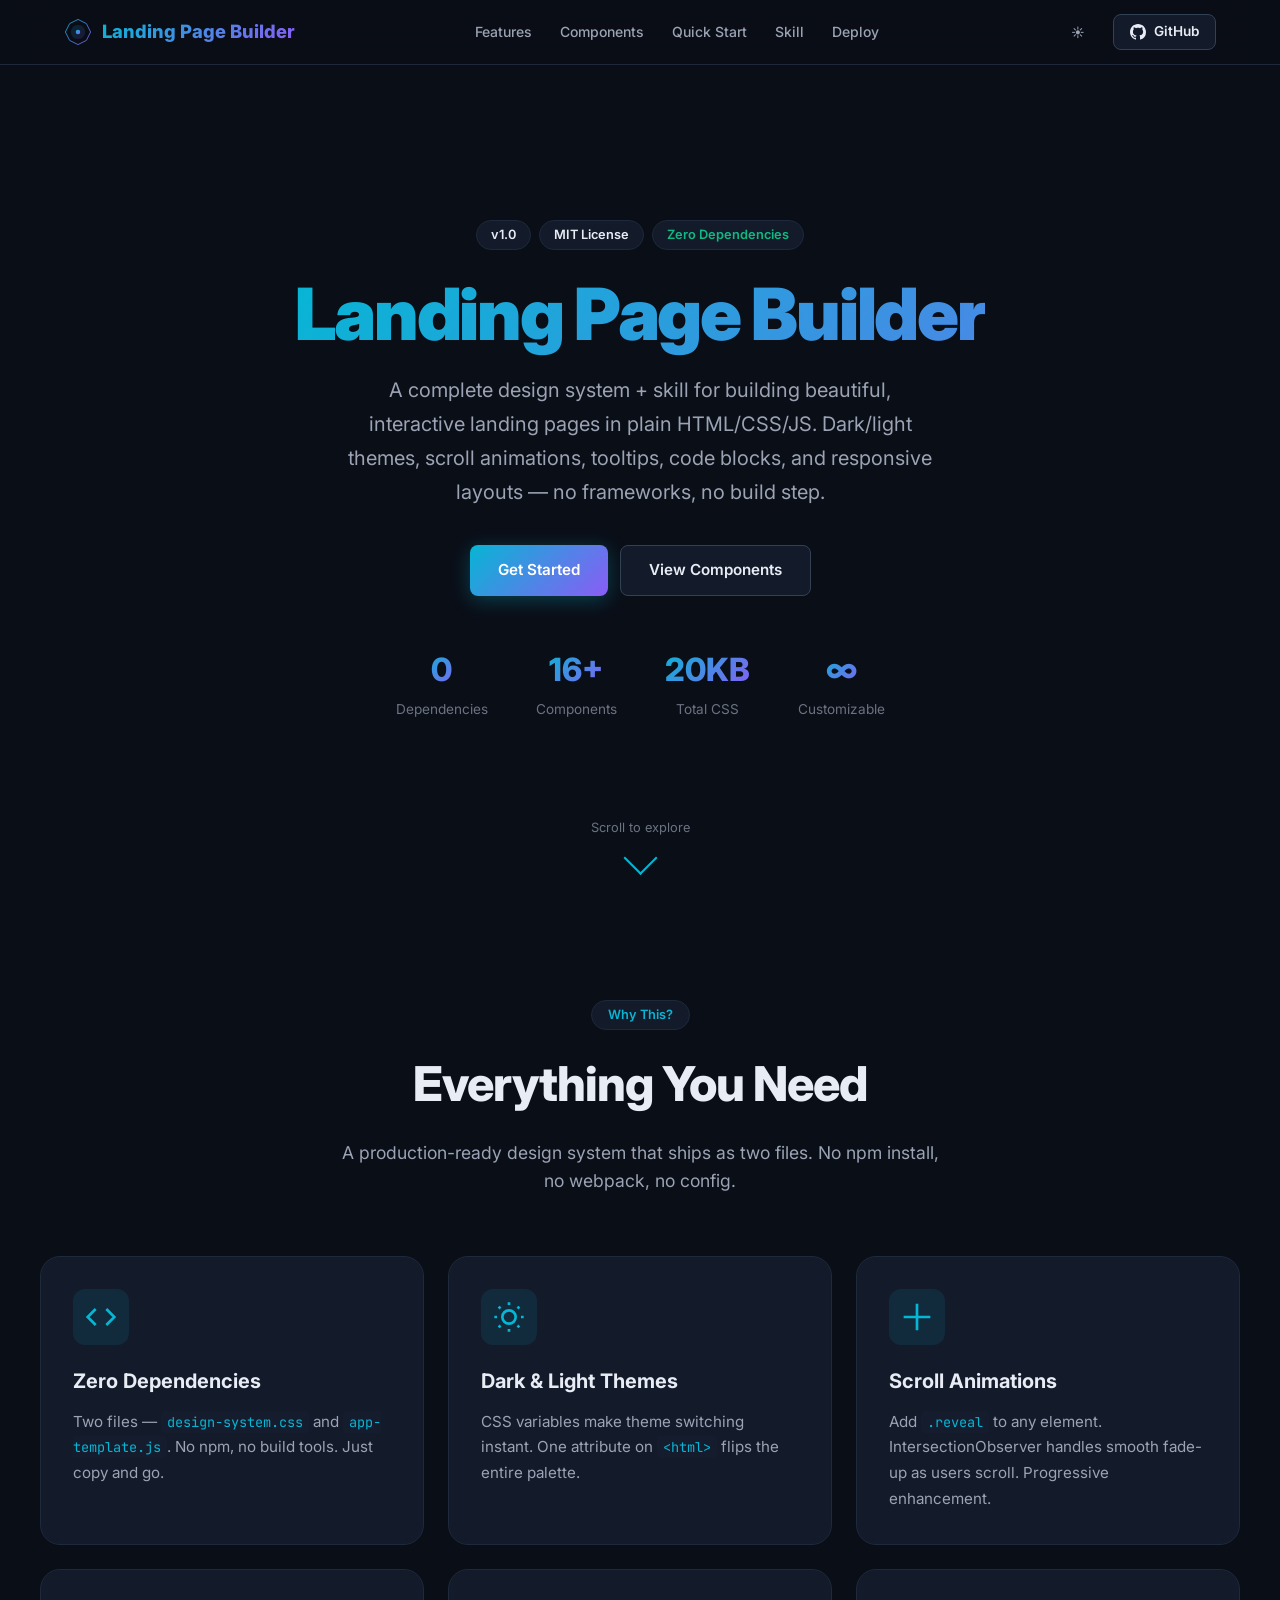
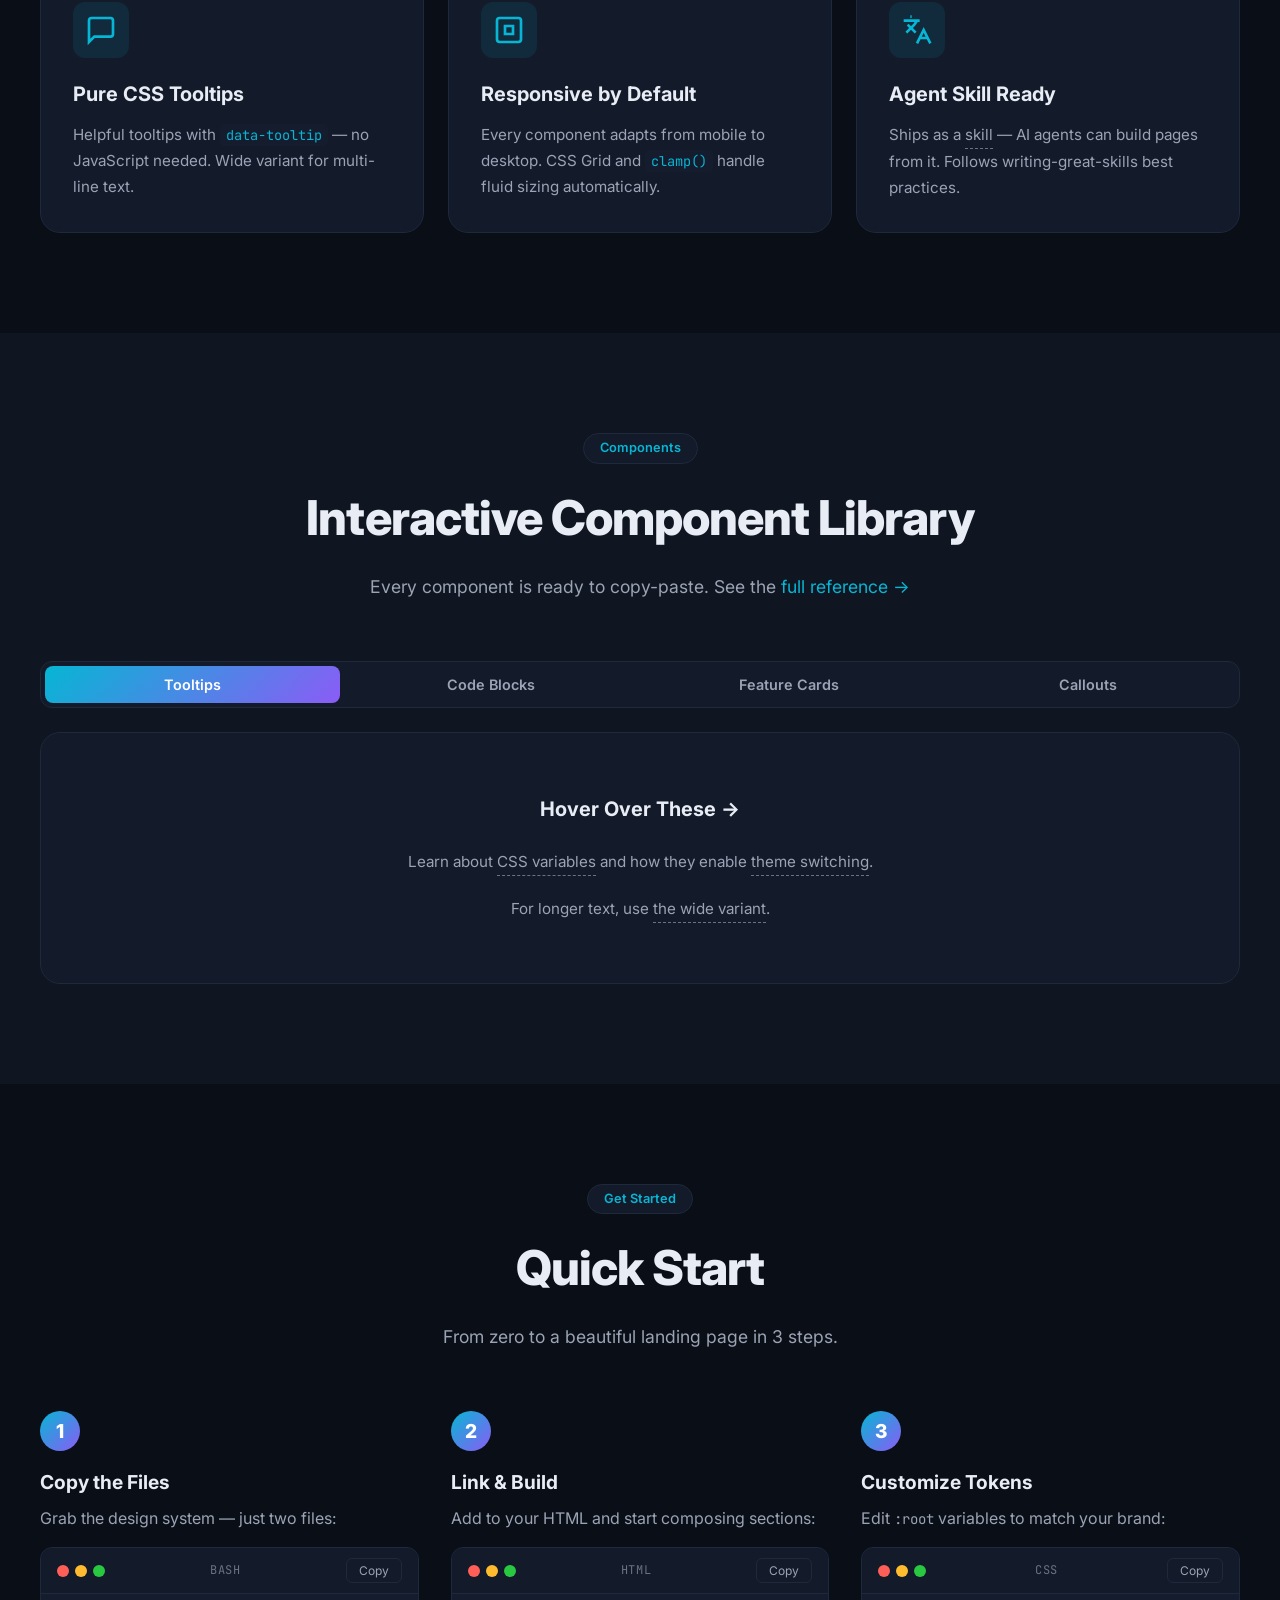
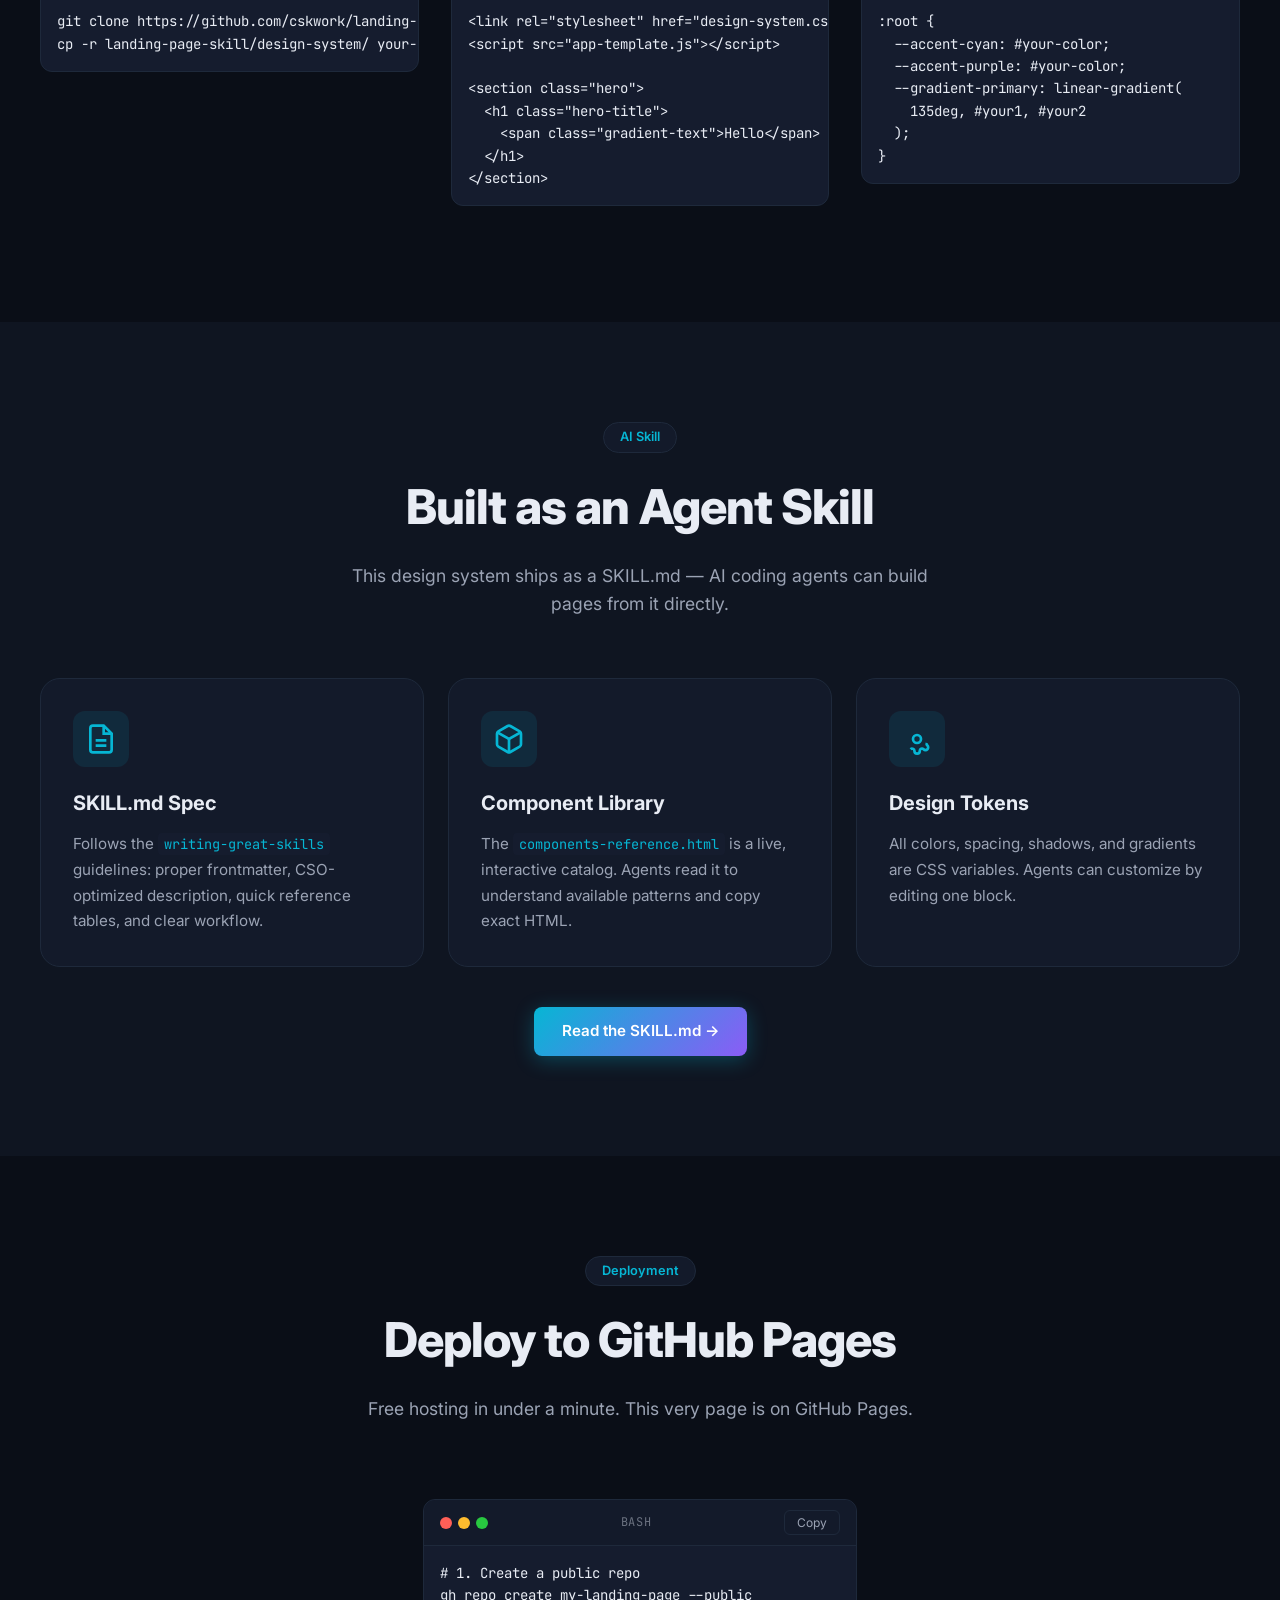
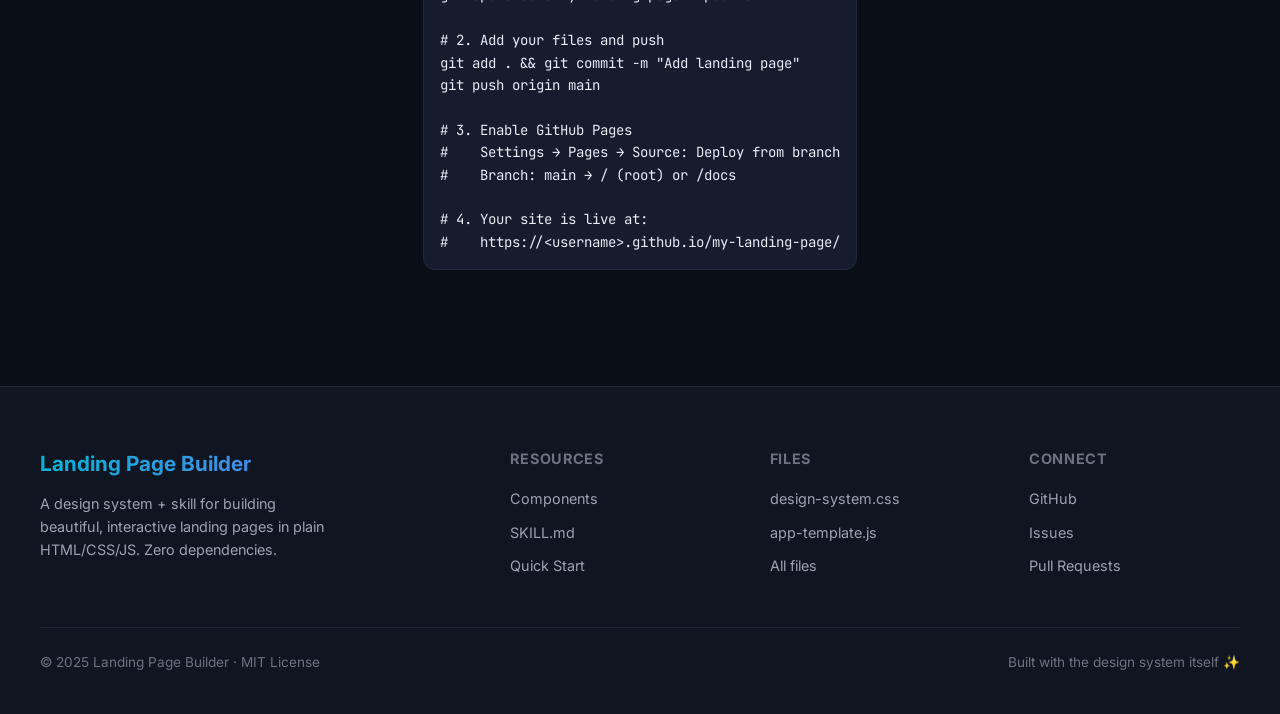
==== index.html @ 3eaf8ff8 "feat: landing page builder skill with design system - SKILL.md: AI agent skill following writing-gre" ====
<!DOCTYPE html>
<html lang="en" data-theme="dark">
<head>
    <meta charset="UTF-8">
    <meta name="viewport" content="width=device-width, initial-scale=1.0">
    <title>Landing Page Builder — Design System & Skill for Beautiful Web Pages</title>
    <meta name="description" content="A complete design system and skill for building beautiful, interactive landing pages in plain HTML/CSS/JS. Dark/light themes, scroll animations, tooltips, code blocks — zero dependencies.">

    <meta property="og:title" content="Landing Page Builder">
    <meta property="og:description" content="Design system + skill for beautiful, interactive landing pages. Zero dependencies.">
    <meta property="og:type" content="website">

    <link rel="preconnect" href="https://fonts.googleapis.com">
    <link rel="preconnect" href="https://fonts.gstatic.com" crossorigin>
    <link href="https://fonts.googleapis.com/css2?family=Inter:wght@300;400;500;600;700;800;900&family=JetBrains+Mono:wght@400;500;600;700&display=swap" rel="stylesheet">
    <link rel="stylesheet" href="design-system/design-system.css">
</head>
<body>
    <!-- Progress Bar -->
    <div class="progress-bar" id="progressBar"></div>

    <!-- Navigation -->
    <nav class="navbar" id="navbar">
        <div class="nav-container">
            <a href="#hero" class="nav-logo">
                <svg class="logo-icon" viewBox="0 0 100 100" width="28" height="28">
                    <path d="M50 5 L20 20 L5 50 L20 80 L50 95 L80 80 L95 50 L80 20 Z" fill="none" stroke="url(#logoGrad)" stroke-width="3"/>
                    <path d="M50 25 C35 25 25 35 25 50 C25 65 35 75 50 75 C65 75 75 65 75 50 C75 35 65 25 50 25" fill="url(#logoGrad)" opacity="0.15"/>
                    <circle cx="50" cy="50" r="8" fill="url(#logoGrad)"/>
                    <defs>
                        <linearGradient id="logoGrad" x1="0" y1="0" x2="1" y2="1">
                            <stop offset="0%" stop-color="#06b6d4"/>
                            <stop offset="100%" stop-color="#8b5cf6"/>
                        </linearGradient>
                    </defs>
                </svg>
                <span class="nav-title">Landing Page Builder</span>
            </a>

            <div class="nav-links" id="navLinks">
                <a href="#features">Features</a>
                <a href="#components">Components</a>
                <a href="#quickstart">Quick Start</a>
                <a href="#skill">Skill</a>
                <a href="#deploy">Deploy</a>
            </div>

            <div class="nav-right">
                <button class="toggle-btn" data-toggle="theme">☀️</button>
                <a href="https://github.com/cskwork/landing-page-skill" target="_blank" rel="noopener" class="btn btn-secondary" style="padding: 6px 16px; font-size: 0.85rem;">
                    <svg width="16" height="16" viewBox="0 0 24 24" fill="currentColor"><path d="M12 0C5.37 0 0 5.37 0 12c0 5.31 3.435 9.795 8.205 11.385.6.105.825-.255.825-.57 0-.285-.015-1.23-.015-2.235-3.015.555-3.795-.735-4.035-1.41-.135-.345-.72-1.41-1.23-1.695-.42-.225-1.02-.78-.015-.795.945-.015 1.62.87 1.845 1.23 1.08 1.815 2.805 1.305 3.495.99.105-.78.42-1.305.765-1.605-2.67-.3-5.46-1.335-5.46-5.925 0-1.305.465-2.385 1.23-3.225-.12-.3-.54-1.53.12-3.18 0 0 1.005-.315 3.3 1.23.96-.27 1.98-.405 3-.405s2.04.135 3 .405c2.295-1.56 3.3-1.23 3.3-1.23.66 1.65.24 2.88.12 3.18.765.84 1.23 1.905 1.23 3.225 0 4.605-2.805 5.625-5.475 5.925.435.375.81 1.095.81 2.22 0 1.605-.015 2.895-.015 3.3 0 .315.225.69.825.57A12.02 12.02 0 0024 12c0-6.63-5.37-12-12-12z"/></svg>
                    GitHub
                </a>
                <button class="nav-menu-toggle" id="menuToggle" aria-label="Toggle menu">
                    <span></span><span></span><span></span>
                </button>
            </div>
        </div>
    </nav>

    <!-- Mobile Menu -->
    <div class="mobile-menu" id="mobileMenu">
        <a href="#features">Features</a>
        <a href="#components">Components</a>
        <a href="#quickstart">Quick Start</a>
        <a href="#skill">Skill</a>
        <a href="#deploy">Deploy</a>
    </div>

    <!-- Hero Section -->
    <section class="hero" id="hero">
        <div class="hero-content">
            <div class="hero-badge">
                <span class="version-pill">v1.0</span>
                <span class="license-pill">MIT License</span>
                <span class="version-pill" style="color: var(--accent-green);">Zero Dependencies</span>
            </div>
            <h1 class="hero-title">
                <span class="gradient-text">Landing Page Builder</span>
            </h1>
            <p class="hero-subtitle">
                A complete design system + skill for building beautiful, interactive landing pages in plain HTML/CSS/JS. Dark/light themes, scroll animations, tooltips, code blocks, and responsive layouts — no frameworks, no build step.
            </p>
            <div class="hero-cta">
                <a href="#quickstart" class="btn btn-primary">Get Started</a>
                <a href="design-system/components-reference.html" class="btn btn-secondary">View Components</a>
            </div>
            <div class="hero-stats">
                <div class="stat">
                    <span class="stat-number">0</span>
                    <span class="stat-label">Dependencies</span>
                </div>
                <div class="stat">
                    <span class="stat-number">16+</span>
                    <span class="stat-label">Components</span>
                </div>
                <div class="stat">
                    <span class="stat-number">20KB</span>
                    <span class="stat-label">Total CSS</span>
                </div>
                <div class="stat">
                    <span class="stat-number">∞</span>
                    <span class="stat-label">Customizable</span>
                </div>
            </div>
        </div>
        <div class="scroll-indicator">
            <span>Scroll to explore</span>
            <div class="scroll-arrow"></div>
        </div>
    </section>

    <!-- Features -->
    <section class="section" id="features">
        <div class="container">
            <div class="section-header">
                <span class="section-tag">Why This?</span>
                <h2 class="section-title">Everything You Need</h2>
                <p class="section-desc">A production-ready design system that ships as two files. No npm install, no webpack, no config.</p>
            </div>

            <div class="feature-grid">
                <div class="feature-card reveal">
                    <div class="feature-icon">
                        <svg viewBox="0 0 24 24" fill="none" stroke="currentColor" stroke-width="2" width="32" height="32"><polyline points="16 18 22 12 16 6"/><polyline points="8 6 2 12 8 18"/></svg>
                    </div>
                    <h3>Zero Dependencies</h3>
                    <p>Two files — <code>design-system.css</code> and <code>app-template.js</code>. No npm, no build tools. Just copy and go.</p>
                </div>

                <div class="feature-card reveal">
                    <div class="feature-icon">
                        <svg viewBox="0 0 24 24" fill="none" stroke="currentColor" stroke-width="2" width="32" height="32"><circle cx="12" cy="12" r="5"/><path d="M12 1v2M12 21v2M4.22 4.22l1.42 1.42M18.36 18.36l1.42 1.42M1 12h2M21 12h2M4.22 19.78l1.42-1.42M18.36 5.64l1.42-1.42"/></svg>
                    </div>
                    <h3>Dark &amp; Light Themes</h3>
                    <p>CSS variables make theme switching instant. One attribute on <code>&lt;html&gt;</code> flips the entire palette.</p>
                </div>

                <div class="feature-card reveal">
                    <div class="feature-icon">
                        <svg viewBox="0 0 24 24" fill="none" stroke="currentColor" stroke-width="2" width="32" height="32"><path d="M12 2v20M2 12h20"/></svg>
                    </div>
                    <h3>Scroll Animations</h3>
                    <p>Add <code>.reveal</code> to any element. IntersectionObserver handles smooth fade-up as users scroll. Progressive enhancement.</p>
                </div>

                <div class="feature-card reveal">
                    <div class="feature-icon">
                        <svg viewBox="0 0 24 24" fill="none" stroke="currentColor" stroke-width="2" width="32" height="32"><path d="M21 15a2 2 0 01-2 2H7l-4 4V5a2 2 0 012-2h14a2 2 0 012 2z"/></svg>
                    </div>
                    <h3>Pure CSS Tooltips</h3>
                    <p>Helpful tooltips with <code>data-tooltip</code> — no JavaScript needed. Wide variant for multi-line text.</p>
                </div>

                <div class="feature-card reveal">
                    <div class="feature-icon">
                        <svg viewBox="0 0 24 24" fill="none" stroke="currentColor" stroke-width="2" width="32" height="32"><rect x="3" y="3" width="18" height="18" rx="2"/><path d="M9 9h6v6H9z"/></svg>
                    </div>
                    <h3>Responsive by Default</h3>
                    <p>Every component adapts from mobile to desktop. CSS Grid and <code>clamp()</code> handle fluid sizing automatically.</p>
                </div>

                <div class="feature-card reveal">
                    <div class="feature-icon">
                        <svg viewBox="0 0 24 24" fill="none" stroke="currentColor" stroke-width="2" width="32" height="32"><path d="M5 8l6 6M4 14l6-6 2-3M2 5h12M7 2h1M22 22l-5-10-5 10M14 18h6"/></svg>
                    </div>
                    <h3>Agent Skill Ready</h3>
                    <p>Ships as a <span class="tooltip-trigger" data-tooltip="A SKILL.md file that teaches AI agents how to use this design system">skill</span> — AI agents can build pages from it. Follows writing-great-skills best practices.</p>
                </div>
            </div>
        </div>
    </section>

    <!-- Components Showcase -->
    <section class="section section-alt" id="components">
        <div class="container">
            <div class="section-header">
                <span class="section-tag">Components</span>
                <h2 class="section-title">Interactive Component Library</h2>
                <p class="section-desc">Every component is ready to copy-paste. See the <a href="design-system/components-reference.html" style="color: var(--accent-cyan);">full reference →</a></p>
            </div>

            <div data-tabs>
                <div class="tab-list">
                    <button class="tab-btn active" data-tab="tooltip">Tooltips</button>
                    <button class="tab-btn" data-tab="code">Code Blocks</button>
                    <button class="tab-btn" data-tab="cards">Feature Cards</button>
                    <button class="tab-btn" data-tab="callout">Callouts</button>
                </div>

                <div class="tab-panel active" data-panel="tooltip">
                    <div class="feature-card" style="text-align: center; padding: 60px;">
                        <h3 style="margin-bottom: 24px;">Hover Over These →</h3>
                        <p style="margin-bottom: 20px;">
                            Learn about <span class="tooltip-trigger" data-tooltip="Cascading Style Sheets — the styling language of the web">CSS variables</span> and how they enable
                            <span class="tooltip-trigger" data-tooltip="Switching between dark and light themes instantly">theme switching</span>.
                        </p>
                        <p>
                            For longer text, use <span class="tooltip-trigger tooltip-wide" data-tooltip="This wide tooltip variant wraps text to multiple lines, perfect for detailed explanations that need more space than a single line.">the wide variant</span>.
                        </p>
                    </div>
                </div>

                <div class="tab-panel" data-panel="code">
                    <div class="code-block">
                        <div class="code-header">
                            <span class="code-dots"><i></i><i></i><i></i></span>
                            <span class="code-lang">bash</span>
                            <button class="code-copy">Copy</button>
                        </div>
                        <pre><code># Clone the repo and start building
git clone https://github.com/cskwork/landing-page-skill.git
cp landing-page-skill/design-system/* your-project/</code></pre>
                    </div>
                    <div class="code-block">
                        <div class="code-header">
                            <span class="code-dots"><i></i><i></i><i></i></span>
                            <span class="code-lang">html</span>
                            <button class="code-copy">Copy</button>
                        </div>
                        <pre><code>&lt;link rel="stylesheet" href="design-system.css"&gt;
&lt;script src="app-template.js"&gt;&lt;/script&gt;</code></pre>
                    </div>
                </div>

                <div class="tab-panel" data-panel="cards">
                    <div class="feature-grid">
                        <div class="feature-card reveal">
                            <div class="feature-icon">
                                <svg viewBox="0 0 24 24" fill="none" stroke="currentColor" stroke-width="2" width="32" height="32"><path d="M13 2L3 14h9l-1 8 10-12h-9l1-8z"/></svg>
                            </div>
                            <h3>Lightning Fast</h3>
                            <p>No JavaScript framework overhead. Pages load instantly.</p>
                        </div>
                        <div class="feature-card reveal">
                            <div class="feature-icon">
                                <svg viewBox="0 0 24 24" fill="none" stroke="currentColor" stroke-width="2" width="32" height="32"><path d="M22 11.08V12a10 10 0 11-5.93-9.14"/><polyline points="22 4 12 14.01 9 11.01"/></svg>
                            </div>
                            <h3>Accessible</h3>
                            <p>Semantic HTML, ARIA labels, keyboard navigation built in.</p>
                        </div>
                    </div>
                </div>

                <div class="tab-panel" data-panel="callout">
                    <a href="https://github.com/cskwork/landing-page-skill" target="_blank" rel="noopener" class="callout">
                        <span class="callout-icon">
                            <svg viewBox="0 0 24 24" fill="none" stroke="currentColor" stroke-width="2" width="24" height="24"><path d="M9 19c-5 1.5-5-2.5-7-3m14 6v-3.87a3.37 3.37 0 00-.94-2.61c3.14-.35 6.44-1.54 6.44-7A5.44 5.44 0 0020 4.77 5.07 5.07 0 0019.91 1S18.73.65 16 2.48a13.38 13.38 0 00-7 0C6.27.65 5.09 1 5.09 1A5.07 5.07 0 005 4.77a5.44 5.44 0 00-1.5 3.78c0 5.42 3.3 6.61 6.44 7A3.37 3.37 0 009 18.13V22"/></svg>
                        </span>
                        <div class="callout-text">
                            <strong>Star on GitHub</strong>
                            <span>If this design system saves you time, give it a ⭐</span>
                        </div>
                    </a>
                </div>
            </div>
        </div>
    </section>

    <!-- Quick Start -->
    <section class="section" id="quickstart">
        <div class="container">
            <div class="section-header">
                <span class="section-tag">Get Started</span>
                <h2 class="section-title">Quick Start</h2>
                <p class="section-desc">From zero to a beautiful landing page in 3 steps.</p>
            </div>

            <div class="quickstart-grid">
                <div class="qs-step reveal">
                    <div class="qs-number">1</div>
                    <h3>Copy the Files</h3>
                    <p>Grab the design system — just two files:</p>
                    <div class="code-block">
                        <div class="code-header">
                            <span class="code-dots"><i></i><i></i><i></i></span>
                            <span class="code-lang">bash</span>
                            <button class="code-copy">Copy</button>
                        </div>
                        <pre><code>git clone https://github.com/cskwork/landing-page-skill.git
cp -r landing-page-skill/design-system/ your-project/</code></pre>
                    </div>
                </div>

                <div class="qs-step reveal">
                    <div class="qs-number">2</div>
                    <h3>Link &amp; Build</h3>
                    <p>Add to your HTML and start composing sections:</p>
                    <div class="code-block">
                        <div class="code-header">
                            <span class="code-dots"><i></i><i></i><i></i></span>
                            <span class="code-lang">html</span>
                            <button class="code-copy">Copy</button>
                        </div>
                        <pre><code>&lt;link rel="stylesheet" href="design-system.css"&gt;
&lt;script src="app-template.js"&gt;&lt;/script&gt;

&lt;section class="hero"&gt;
  &lt;h1 class="hero-title"&gt;
    &lt;span class="gradient-text"&gt;Hello&lt;/span&gt;
  &lt;/h1&gt;
&lt;/section&gt;</code></pre>
                    </div>
                </div>

                <div class="qs-step reveal">
                    <div class="qs-number">3</div>
                    <h3>Customize Tokens</h3>
                    <p>Edit <code>:root</code> variables to match your brand:</p>
                    <div class="code-block">
                        <div class="code-header">
                            <span class="code-dots"><i></i><i></i><i></i></span>
                            <span class="code-lang">css</span>
                            <button class="code-copy">Copy</button>
                        </div>
                        <pre><code>:root {
  --accent-cyan: #your-color;
  --accent-purple: #your-color;
  --gradient-primary: linear-gradient(
    135deg, #your1, #your2
  );
}</code></pre>
                    </div>
                </div>
            </div>
        </div>
    </section>

    <!-- Skill Section -->
    <section class="section section-alt" id="skill">
        <div class="container">
            <div class="section-header">
                <span class="section-tag">AI Skill</span>
                <h2 class="section-title">Built as an Agent Skill</h2>
                <p class="section-desc">This design system ships as a SKILL.md — AI coding agents can build pages from it directly.</p>
            </div>

            <div class="feature-grid">
                <div class="feature-card reveal">
                    <div class="feature-icon">
                        <svg viewBox="0 0 24 24" fill="none" stroke="currentColor" stroke-width="2" width="32" height="32"><path d="M14 2H6a2 2 0 00-2 2v16a2 2 0 002 2h12a2 2 0 002-2V8z"/><polyline points="14 2 14 8 20 8"/><line x1="16" y1="13" x2="8" y2="13"/><line x1="16" y1="17" x2="8" y2="17"/></svg>
                    </div>
                    <h3>SKILL.md Spec</h3>
                    <p>Follows the <code>writing-great-skills</code> guidelines: proper frontmatter, CSO-optimized description, quick reference tables, and clear workflow.</p>
                </div>

                <div class="feature-card reveal">
                    <div class="feature-icon">
                        <svg viewBox="0 0 24 24" fill="none" stroke="currentColor" stroke-width="2" width="32" height="32"><path d="M21 16V8a2 2 0 00-1-1.73l-7-4a2 2 0 00-2 0l-7 4A2 2 0 003 8v8a2 2 0 001 1.73l7 4a2 2 0 002 0l7-4A2 2 0 0021 16z"/><polyline points="3.27 6.96 12 12.01 20.73 6.96"/><line x1="12" y1="22.08" x2="12" y2="12"/></svg>
                    </div>
                    <h3>Component Library</h3>
                    <p>The <code>components-reference.html</code> is a live, interactive catalog. Agents read it to understand available patterns and copy exact HTML.</p>
                </div>

                <div class="feature-card reveal">
                    <div class="feature-icon">
                        <svg viewBox="0 0 24 24" fill="none" stroke="currentColor" stroke-width="2" width="32" height="32"><circle cx="12" cy="12" r="3"/><path d="M19.4 15a1.65 1.65 0 00.33 1.82l.06.06a2 2 0 010 2.83 2 2 0 01-2.83 0l-.06-.06a1.65 1.65 0 00-1.82-.33 1.65 1.65 0 00-1 1.51V21a2 2 0 01-2 2 2 2 0 01-2-2v-.09A1.65 1.65 0 009 19.4a1.65 1.65 0 00-1.82.33"/></svg>
                    </div>
                    <h3>Design Tokens</h3>
                    <p>All colors, spacing, shadows, and gradients are CSS variables. Agents can customize by editing one block.</p>
                </div>
            </div>

            <div style="text-align: center; margin-top: 40px;">
                <a href="https://github.com/cskwork/landing-page-skill/blob/main/SKILL.md" target="_blank" rel="noopener" class="btn btn-primary">
                    Read the SKILL.md →
                </a>
            </div>
        </div>
    </section>

    <!-- Deploy Section -->
    <section class="section" id="deploy">
        <div class="container">
            <div class="section-header">
                <span class="section-tag">Deployment</span>
                <h2 class="section-title">Deploy to GitHub Pages</h2>
                <p class="section-desc">Free hosting in under a minute. This very page is on GitHub Pages.</p>
            </div>

            <div class="quickstart-grid" style="grid-template-columns: 1fr;">
                <div class="qs-step reveal" style="max-width: 800px; margin: 0 auto;">
                    <div class="code-block">
                        <div class="code-header">
                            <span class="code-dots"><i></i><i></i><i></i></span>
                            <span class="code-lang">bash</span>
                            <button class="code-copy">Copy</button>
                        </div>
                        <pre><code># 1. Create a public repo
gh repo create my-landing-page --public

# 2. Add your files and push
git add . && git commit -m "Add landing page"
git push origin main

# 3. Enable GitHub Pages
#    Settings → Pages → Source: Deploy from branch
#    Branch: main → / (root) or /docs

# 4. Your site is live at:
#    https://&lt;username&gt;.github.io/my-landing-page/</code></pre>
                    </div>
                </div>
            </div>
        </div>
    </section>

    <!-- Footer -->
    <footer class="footer">
        <div class="footer-content">
            <div class="footer-brand">
                <h3><span class="gradient-text">Landing Page Builder</span></h3>
                <p>A design system + skill for building beautiful, interactive landing pages in plain HTML/CSS/JS. Zero dependencies.</p>
            </div>
            <div class="footer-col">
                <h4>Resources</h4>
                <ul>
                    <li><a href="design-system/components-reference.html">Components</a></li>
                    <li><a href="https://github.com/cskwork/landing-page-skill/blob/main/SKILL.md">SKILL.md</a></li>
                    <li><a href="#quickstart">Quick Start</a></li>
                </ul>
            </div>
            <div class="footer-col">
                <h4>Files</h4>
                <ul>
                    <li><a href="https://github.com/cskwork/landing-page-skill/blob/main/design-system/design-system.css">design-system.css</a></li>
                    <li><a href="https://github.com/cskwork/landing-page-skill/blob/main/design-system/app-template.js">app-template.js</a></li>
                    <li><a href="https://github.com/cskwork/landing-page-skill/tree/main/design-system">All files</a></li>
                </ul>
            </div>
            <div class="footer-col">
                <h4>Connect</h4>
                <ul>
                    <li><a href="https://github.com/cskwork/landing-page-skill">GitHub</a></li>
                    <li><a href="https://github.com/cskwork/landing-page-skill/issues">Issues</a></li>
                    <li><a href="https://github.com/cskwork/landing-page-skill/pulls">Pull Requests</a></li>
                </ul>
            </div>
        </div>
        <div class="footer-bottom">
            <span>© 2025 Landing Page Builder · MIT License</span>
            <span>Built with the design system itself ✨</span>
        </div>
    </footer>

    <script src="design-system/app-template.js"></script>
</body>
</html>
---- design-system/design-system.css ----
/* ============================================
   Landing Page Builder — Design System
   Copy this file as your project's stylesheet.
   Customize :root tokens to match your brand.
   Zero dependencies (optional: Google Fonts CDN).
   ============================================ */

/* ============================================
   1. Design Tokens
   ============================================ */

:root {
    /* Dark theme (default) */
    --bg-primary: #0a0e17;
    --bg-secondary: #0f1521;
    --bg-tertiary: #151c2e;
    --bg-card: #131a2a;
    --bg-card-hover: #1a2238;
    --text-primary: #e8ecf4;
    --text-secondary: #9ba3b4;
    --text-tertiary: #6b7280;
    --accent-cyan: #06b6d4;
    --accent-purple: #8b5cf6;
    --accent-pink: #ec4899;
    --accent-green: #10b981;
    --accent-orange: #f59e0b;
    --border: #1e293b;
    --border-hover: #334155;
    --gradient-primary: linear-gradient(135deg, #06b6d4 0%, #8b5cf6 100%);
    --gradient-secondary: linear-gradient(135deg, #8b5cf6 0%, #ec4899 100%);
    --gradient-accent: linear-gradient(135deg, #06b6d4 0%, #10b981 100%);
    --shadow-sm: 0 2px 8px rgba(0,0,0,0.3);
    --shadow-md: 0 4px 20px rgba(0,0,0,0.4);
    --shadow-lg: 0 8px 40px rgba(0,0,0,0.5);
    --shadow-glow: 0 0 40px rgba(6, 182, 212, 0.15);
    --radius-sm: 8px;
    --radius-md: 12px;
    --radius-lg: 20px;
    --font-sans: 'Inter', -apple-system, BlinkMacSystemFont, 'Segoe UI', sans-serif;
    --font-mono: 'JetBrains Mono', 'Fira Code', monospace;
    --transition: 0.3s cubic-bezier(0.4, 0, 0.2, 1);
}

[data-theme="light"] {
    --bg-primary: #f8fafc;
    --bg-secondary: #ffffff;
    --bg-tertiary: #f1f5f9;
    --bg-card: #ffffff;
    --bg-card-hover: #f8fafc;
    --text-primary: #1a202c;
    --text-secondary: #4a5568;
    --text-tertiary: #718096;
    --border: #e2e8f0;
    --border-hover: #cbd5e0;
    --shadow-sm: 0 2px 8px rgba(0,0,0,0.06);
    --shadow-md: 0 4px 20px rgba(0,0,0,0.08);
    --shadow-lg: 0 8px 40px rgba(0,0,0,0.12);
    --shadow-glow: 0 0 40px rgba(6, 182, 212, 0.08);
}

/* ============================================
   2. Reset & Base
   ============================================ */

*, *::before, *::after {
    box-sizing: border-box;
    margin: 0;
    padding: 0;
}

html {
    scroll-behavior: smooth;
    scroll-padding-top: 70px;
}

body {
    font-family: var(--font-sans);
    background: var(--bg-primary);
    color: var(--text-primary);
    line-height: 1.6;
    overflow-x: hidden;
    transition: background 0.4s, color 0.4s;
}

a { color: inherit; text-decoration: none; }

code, pre {
    font-family: var(--font-mono);
    font-size: 0.875rem;
}

/* ============================================
   3. Progress Bar
   ============================================ */

.progress-bar {
    position: fixed;
    top: 0; left: 0;
    height: 3px;
    width: 0%;
    background: var(--gradient-primary);
    z-index: 10000;
    transition: width 0.1s ease;
}

/* ============================================
   4. Navbar
   ============================================ */

.navbar {
    position: fixed;
    top: 0; left: 0; right: 0;
    z-index: 1000;
    background: rgba(10, 14, 23, 0.8);
    backdrop-filter: blur(20px);
    -webkit-backdrop-filter: blur(20px);
    border-bottom: 1px solid var(--border);
    transition: var(--transition);
}

[data-theme="light"] .navbar {
    background: rgba(255, 255, 255, 0.85);
}

.navbar.scrolled { box-shadow: var(--shadow-md); }

.nav-container {
    max-width: 1200px;
    margin: 0 auto;
    padding: 0 24px;
    display: flex;
    align-items: center;
    justify-content: space-between;
    height: 64px;
}

.nav-logo {
    display: flex;
    align-items: center;
    gap: 10px;
    font-weight: 800;
    font-size: 1.15rem;
}

.nav-title {
    background: var(--gradient-primary);
    -webkit-background-clip: text;
    background-clip: text;
    -webkit-text-fill-color: transparent;
}

.nav-links {
    display: flex;
    gap: 4px;
    align-items: center;
}

.nav-links a {
    padding: 8px 12px;
    color: var(--text-secondary);
    font-size: 0.875rem;
    font-weight: 500;
    border-radius: var(--radius-sm);
    transition: var(--transition);
    white-space: nowrap;
}

.nav-links a:hover {
    color: var(--text-primary);
    background: var(--bg-card-hover);
}

.nav-right {
    display: flex;
    align-items: center;
    gap: 16px;
}

/* Language / Theme Toggle */
.toggle-group {
    display: flex;
    gap: 2px;
    padding: 3px;
    background: var(--bg-card);
    border-radius: 20px;
    border: 1px solid var(--border);
}

.toggle-btn {
    padding: 5px 12px;
    background: none;
    border: none;
    color: var(--text-secondary);
    cursor: pointer;
    border-radius: 16px;
    font-size: 0.8rem;
    font-weight: 600;
    transition: var(--transition);
    font-family: var(--font-sans);
}

.toggle-btn.active {
    background: var(--gradient-primary);
    color: white;
}

/* Mobile Menu Toggle */
.nav-menu-toggle {
    display: none;
    flex-direction: column;
    gap: 4px;
    background: none;
    border: none;
    cursor: pointer;
    padding: 6px;
}

.nav-menu-toggle span {
    width: 24px;
    height: 2px;
    background: var(--text-primary);
    border-radius: 2px;
    transition: var(--transition);
}

.nav-menu-toggle.active span:nth-child(1) {
    transform: rotate(45deg) translate(5px, 5px);
}
.nav-menu-toggle.active span:nth-child(2) { opacity: 0; }
.nav-menu-toggle.active span:nth-child(3) {
    transform: rotate(-45deg) translate(7px, -7px);
}

.mobile-menu {
    display: none;
    flex-direction: column;
    position: fixed;
    top: 64px; left: 0; right: 0;
    background: var(--bg-secondary);
    border-bottom: 1px solid var(--border);
    padding: 16px 24px;
    gap: 8px;
    z-index: 999;
}

.mobile-menu a {
    padding: 12px 16px;
    color: var(--text-secondary);
    border-radius: var(--radius-sm);
    transition: var(--transition);
}

.mobile-menu a:hover {
    background: var(--bg-card-hover);
    color: var(--text-primary);
}

/* ============================================
   5. Hero Section
   ============================================ */

.hero {
    min-height: 100vh;
    display: flex;
    align-items: center;
    justify-content: center;
    text-align: center;
    position: relative;
    overflow: hidden;
    padding: 80px 24px 40px;
}

.hero-content {
    max-width: 800px;
    position: relative;
    z-index: 2;
}

.hero-badge {
    display: flex;
    gap: 8px;
    justify-content: center;
    margin-bottom: 24px;
    flex-wrap: wrap;
}

.version-pill, .license-pill {
    padding: 4px 14px;
    border-radius: 20px;
    font-size: 0.8rem;
    font-weight: 600;
    border: 1px solid var(--border);
    background: var(--bg-card);
}

.hero-title {
    font-size: clamp(2.5rem, 6vw, 4.5rem);
    font-weight: 900;
    line-height: 1.1;
    margin-bottom: 20px;
    letter-spacing: -0.03em;
}

.gradient-text {
    background: var(--gradient-primary);
    background-size: 200% 200%;
    -webkit-background-clip: text;
    background-clip: text;
    -webkit-text-fill-color: transparent;
    animation: gradientShift 5s ease infinite;
}

@keyframes gradientShift {
    0%, 100% { background-position: 0% 50%; }
    50% { background-position: 100% 50%; }
}

.hero-subtitle {
    font-size: clamp(1rem, 2vw, 1.25rem);
    color: var(--text-secondary);
    max-width: 600px;
    margin: 0 auto 36px;
    line-height: 1.7;
}

.hero-cta {
    display: flex;
    gap: 12px;
    justify-content: center;
    margin-bottom: 48px;
    flex-wrap: wrap;
}

.hero-stats {
    display: flex;
    gap: 48px;
    justify-content: center;
    flex-wrap: wrap;
}

.stat {
    display: flex;
    flex-direction: column;
    align-items: center;
}

.stat-number {
    font-size: 2rem;
    font-weight: 800;
    background: var(--gradient-primary);
    -webkit-background-clip: text;
    background-clip: text;
    -webkit-text-fill-color: transparent;
}

.stat-label {
    font-size: 0.85rem;
    color: var(--text-tertiary);
    margin-top: 4px;
}

.scroll-indicator {
    position: absolute;
    bottom: 30px;
    left: 50%;
    transform: translateX(-50%);
    text-align: center;
    color: var(--text-tertiary);
    font-size: 0.8rem;
}

.scroll-arrow {
    width: 24px;
    height: 24px;
    margin: 8px auto 0;
    border-right: 2px solid var(--accent-cyan);
    border-bottom: 2px solid var(--accent-cyan);
    transform: rotate(45deg);
    animation: bounce 2s infinite;
}

@keyframes bounce {
    0%, 100% { transform: rotate(45deg) translate(0, 0); }
    50% { transform: rotate(45deg) translate(4px, 4px); }
}

/* ============================================
   6. Buttons
   ============================================ */

.btn {
    display: inline-flex;
    align-items: center;
    gap: 8px;
    padding: 12px 28px;
    border-radius: var(--radius-sm);
    font-weight: 600;
    font-size: 0.95rem;
    cursor: pointer;
    transition: var(--transition);
    border: none;
    font-family: var(--font-sans);
}

.btn-primary {
    background: var(--gradient-primary);
    color: white;
    box-shadow: 0 4px 20px rgba(6, 182, 212, 0.3);
}

.btn-primary:hover {
    box-shadow: 0 6px 30px rgba(6, 182, 212, 0.5);
    transform: translateY(-2px);
}

.btn-secondary {
    background: var(--bg-card);
    color: var(--text-primary);
    border: 1px solid var(--border-hover);
}

.btn-secondary:hover {
    background: var(--bg-card-hover);
    border-color: var(--accent-cyan);
}

/* ============================================
   7. Sections
   ============================================ */

.section {
    padding: 100px 24px;
}

.section-alt {
    background: var(--bg-secondary);
}

.container {
    max-width: 1200px;
    margin: 0 auto;
}

.section-header {
    text-align: center;
    margin-bottom: 60px;
}

.section-tag {
    display: inline-block;
    padding: 4px 16px;
    border-radius: 20px;
    background: var(--bg-card);
    border: 1px solid var(--border);
    color: var(--accent-cyan);
    font-size: 0.8rem;
    font-weight: 600;
    margin-bottom: 16px;
}

.section-title {
    font-size: clamp(2rem, 4vw, 3rem);
    font-weight: 800;
    margin-bottom: 16px;
    letter-spacing: -0.02em;
}

.section-desc {
    font-size: 1.1rem;
    color: var(--text-secondary);
    max-width: 600px;
    margin: 0 auto;
}

/* ============================================
   8. Feature Grid
   ============================================ */

.feature-grid {
    display: grid;
    grid-template-columns: repeat(auto-fit, minmax(300px, 1fr));
    gap: 24px;
}

.feature-card {
    background: var(--bg-card);
    border: 1px solid var(--border);
    border-radius: var(--radius-lg);
    padding: 32px;
    transition: var(--transition);
    position: relative;
    overflow: hidden;
}

.feature-card::before {
    content: '';
    position: absolute;
    top: 0; left: 0; right: 0;
    height: 3px;
    background: var(--gradient-primary);
    transform: scaleX(0);
    transform-origin: left;
    transition: transform 0.4s;
}

.feature-card:hover {
    transform: translateY(-4px);
    border-color: var(--border-hover);
    box-shadow: var(--shadow-md);
}

.feature-card:hover::before { transform: scaleX(1); }

.feature-icon {
    width: 56px;
    height: 56px;
    border-radius: var(--radius-md);
    background: rgba(6, 182, 212, 0.1);
    display: flex;
    align-items: center;
    justify-content: center;
    color: var(--accent-cyan);
    margin-bottom: 20px;
}

.feature-card h3 {
    font-size: 1.25rem;
    font-weight: 700;
    margin-bottom: 12px;
}

.feature-card p {
    color: var(--text-secondary);
    font-size: 0.95rem;
    line-height: 1.7;
}

.feature-card code {
    background: var(--bg-tertiary);
    padding: 2px 6px;
    border-radius: 4px;
    font-size: 0.85rem;
    color: var(--accent-cyan);
}

/* ============================================
   9. Code Blocks
   ============================================ */

.code-block {
    background: var(--bg-tertiary);
    border: 1px solid var(--border);
    border-radius: var(--radius-md);
    overflow: hidden;
    margin: 16px 0;
}

.code-header {
    display: flex;
    align-items: center;
    justify-content: space-between;
    padding: 10px 16px;
    background: var(--bg-card);
    border-bottom: 1px solid var(--border);
}

.code-dots {
    display: flex;
    gap: 6px;
}

.code-dots i {
    width: 12px;
    height: 12px;
    border-radius: 50%;
    display: inline-block;
}

.code-dots i:nth-child(1) { background: #ff5f57; }
.code-dots i:nth-child(2) { background: #febc2e; }
.code-dots i:nth-child(3) { background: #28c840; }

.code-lang {
    font-family: var(--font-mono);
    font-size: 0.75rem;
    color: var(--text-tertiary);
    text-transform: uppercase;
    letter-spacing: 0.05em;
}

.code-copy {
    background: none;
    border: 1px solid var(--border);
    color: var(--text-secondary);
    padding: 4px 12px;
    border-radius: 6px;
    font-size: 0.75rem;
    cursor: pointer;
    transition: var(--transition);
    font-family: var(--font-sans);
}

.code-copy:hover {
    background: var(--bg-card-hover);
    color: var(--text-primary);
    border-color: var(--accent-cyan);
}

.code-copy.copied {
    color: var(--accent-green);
    border-color: var(--accent-green);
}

.code-block pre {
    padding: 16px;
    overflow-x: auto;
}

.code-block code {
    color: var(--text-primary);
    line-height: 1.6;
}

/* Syntax highlight helpers */
.code-block .kw { color: var(--accent-purple); }
.code-block .str { color: var(--accent-green); }
.code-block .cmt { color: var(--text-tertiary); font-style: italic; }

/* ============================================
   10. Tooltips (Pure CSS)
   ============================================ */

.tooltip-trigger {
    position: relative;
    cursor: help;
    display: inline-flex;
    align-items: center;
    gap: 4px;
    border-bottom: 1px dashed var(--text-tertiary);
}

.tooltip-trigger::after {
    content: attr(data-tooltip);
    position: absolute;
    bottom: 140%;
    left: 50%;
    transform: translateX(-50%) scale(0.85);
    background: var(--bg-card);
    color: var(--text-primary);
    padding: 8px 14px;
    border-radius: var(--radius-sm);
    border: 1px solid var(--border-hover);
    box-shadow: var(--shadow-md);
    font-size: 0.8rem;
    white-space: nowrap;
    pointer-events: none;
    transition: transform 0.2s, opacity 0.2s;
    opacity: 0;
    z-index: 1000;
}

.tooltip-trigger::before {
    content: '';
    position: absolute;
    bottom: 110%;
    left: 50%;
    transform: translateX(-50%);
    border: 6px solid transparent;
    border-top-color: var(--border-hover);
    opacity: 0;
    transition: opacity 0.2s;
    pointer-events: none;
    z-index: 1000;
}

.tooltip-trigger:hover::after {
    transform: translateX(-50%) scale(1);
    opacity: 1;
}

.tooltip-trigger:hover::before {
    opacity: 1;
}

/* Wide tooltip variant */
.tooltip-trigger.tooltip-wide::after {
    white-space: normal;
    width: 260px;
    text-align: center;
    line-height: 1.5;
}

/* ============================================
   11. Tabs
   ============================================ */

.tab-list {
    display: flex;
    gap: 4px;
    background: var(--bg-card);
    padding: 4px;
    border-radius: var(--radius-md);
    border: 1px solid var(--border);
    margin-bottom: 24px;
    flex-wrap: wrap;
}

.tab-btn {
    flex: 1;
    padding: 10px 20px;
    background: none;
    border: none;
    color: var(--text-secondary);
    cursor: pointer;
    border-radius: var(--radius-sm);
    font-size: 0.9rem;
    font-weight: 600;
    transition: var(--transition);
    font-family: var(--font-sans);
    white-space: nowrap;
}

.tab-btn:hover {
    color: var(--text-primary);
    background: var(--bg-card-hover);
}

.tab-btn.active {
    background: var(--gradient-primary);
    color: white;
}

.tab-panel { display: none; }
.tab-panel.active { display: block; animation: fadeInUp 0.4s ease; }

@keyframes fadeInUp {
    from { opacity: 0; transform: translateY(10px); }
    to { opacity: 1; transform: translateY(0); }
}

/* ============================================
   12. Scroll Reveal
   ============================================ */

.reveal {
    opacity: 0;
    transform: translateY(30px);
    transition: opacity 0.6s, transform 0.6s;
}

.reveal.visible {
    opacity: 1;
    transform: translateY(0);
}

/* ============================================
   13. Quick Start Steps
   ============================================ */

.quickstart-grid {
    display: grid;
    grid-template-columns: repeat(auto-fit, minmax(320px, 1fr));
    gap: 32px;
}

.qs-step {
    position: relative;
}

.qs-number {
    width: 40px;
    height: 40px;
    border-radius: 50%;
    background: var(--gradient-primary);
    color: white;
    display: flex;
    align-items: center;
    justify-content: center;
    font-weight: 800;
    font-size: 1.2rem;
    margin-bottom: 16px;
}

.qs-step h3 {
    font-size: 1.2rem;
    margin-bottom: 8px;
}

.qs-step p {
    color: var(--text-secondary);
    margin-bottom: 12px;
}

/* ============================================
   14. Banner / Callout
   ============================================ */

.callout {
    display: flex;
    align-items: center;
    gap: 16px;
    padding: 16px 24px;
    border-radius: var(--radius-md);
    border: 1px solid var(--border);
    background: var(--bg-card);
    transition: var(--transition);
    cursor: pointer;
}

.callout:hover {
    border-color: var(--accent-cyan);
    box-shadow: var(--shadow-glow);
    transform: translateY(-2px);
}

.callout-icon {
    flex-shrink: 0;
    color: var(--accent-cyan);
}

.callout-text {
    flex: 1;
}

.callout-text strong {
    display: block;
    font-size: 0.95rem;
    margin-bottom: 2px;
}

.callout-text span {
    font-size: 0.85rem;
    color: var(--text-secondary);
}

/* ============================================
   15. Footer
   ============================================ */

.footer {
    background: var(--bg-secondary);
    border-top: 1px solid var(--border);
    padding: 60px 24px 40px;
}

.footer-content {
    max-width: 1200px;
    margin: 0 auto;
    display: grid;
    grid-template-columns: 2fr 1fr 1fr 1fr;
    gap: 48px;
    margin-bottom: 40px;
}

.footer-brand h3 {
    font-size: 1.3rem;
    margin-bottom: 12px;
}

.footer-brand p {
    color: var(--text-secondary);
    font-size: 0.9rem;
    max-width: 300px;
}

.footer-col h4 {
    font-size: 0.9rem;
    text-transform: uppercase;
    letter-spacing: 0.05em;
    color: var(--text-tertiary);
    margin-bottom: 16px;
}

.footer-col ul {
    list-style: none;
}

.footer-col li {
    margin-bottom: 8px;
}

.footer-col a {
    color: var(--text-secondary);
    font-size: 0.9rem;
    transition: var(--transition);
}

.footer-col a:hover {
    color: var(--accent-cyan);
}

.footer-bottom {
    max-width: 1200px;
    margin: 0 auto;
    padding-top: 24px;
    border-top: 1px solid var(--border);
    display: flex;
    justify-content: space-between;
    align-items: center;
    font-size: 0.85rem;
    color: var(--text-tertiary);
}

/* ============================================
   16. Responsive
   ============================================ */

@media (max-width: 768px) {
    .nav-links { display: none; }
    .nav-menu-toggle { display: flex; }
    .mobile-menu { display: flex; }
    .mobile-menu:not(.open) { display: none; }

    .section { padding: 60px 16px; }

    .hero-cta {
        flex-direction: column;
        width: 100%;
        max-width: 300px;
        margin: 0 auto 40px;
    }

    .btn { width: 100%; justify-content: center; }
    .hero-stats { gap: 24px; }
    .stat-number { font-size: 1.5rem; }
    .tab-list { flex-direction: column; }

    .footer-content {
        grid-template-columns: 1fr;
        gap: 32px;
    }

    .footer-bottom {
        flex-direction: column;
        gap: 8px;
        text-align: center;
    }
}
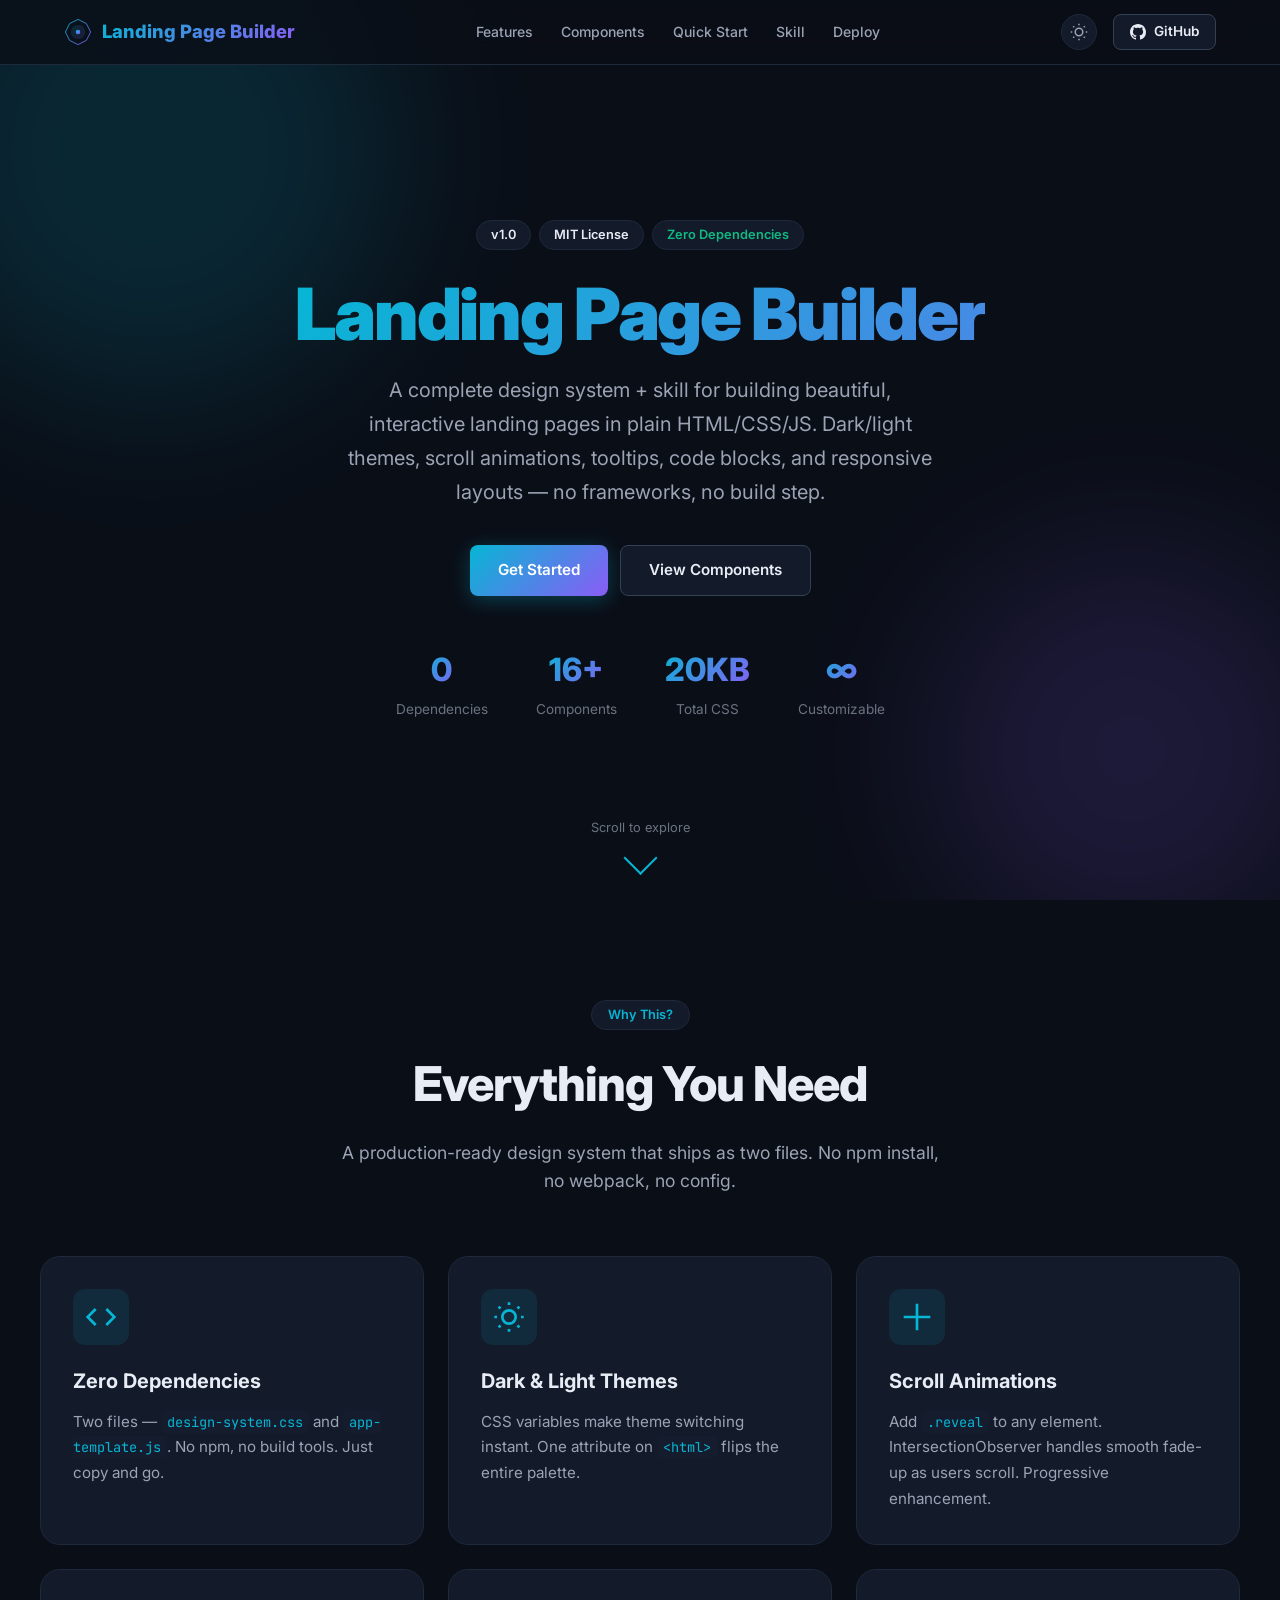
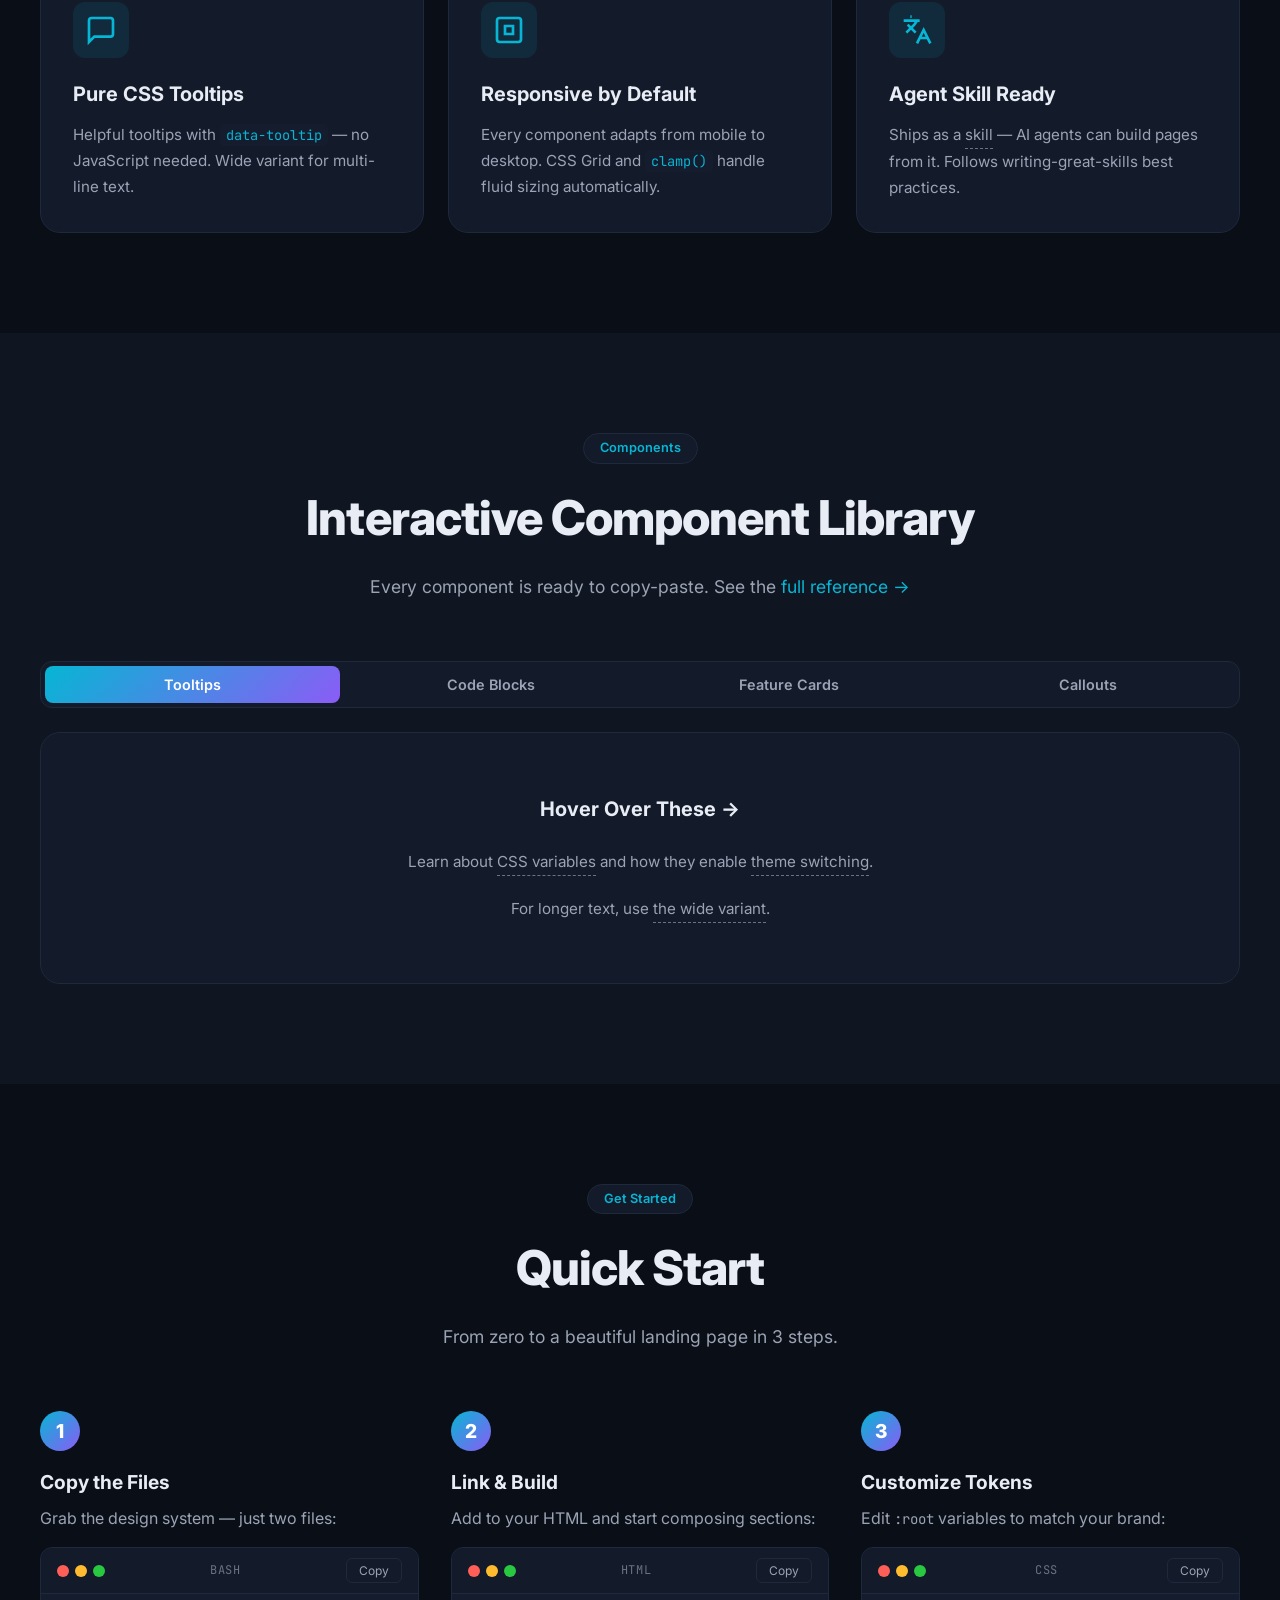
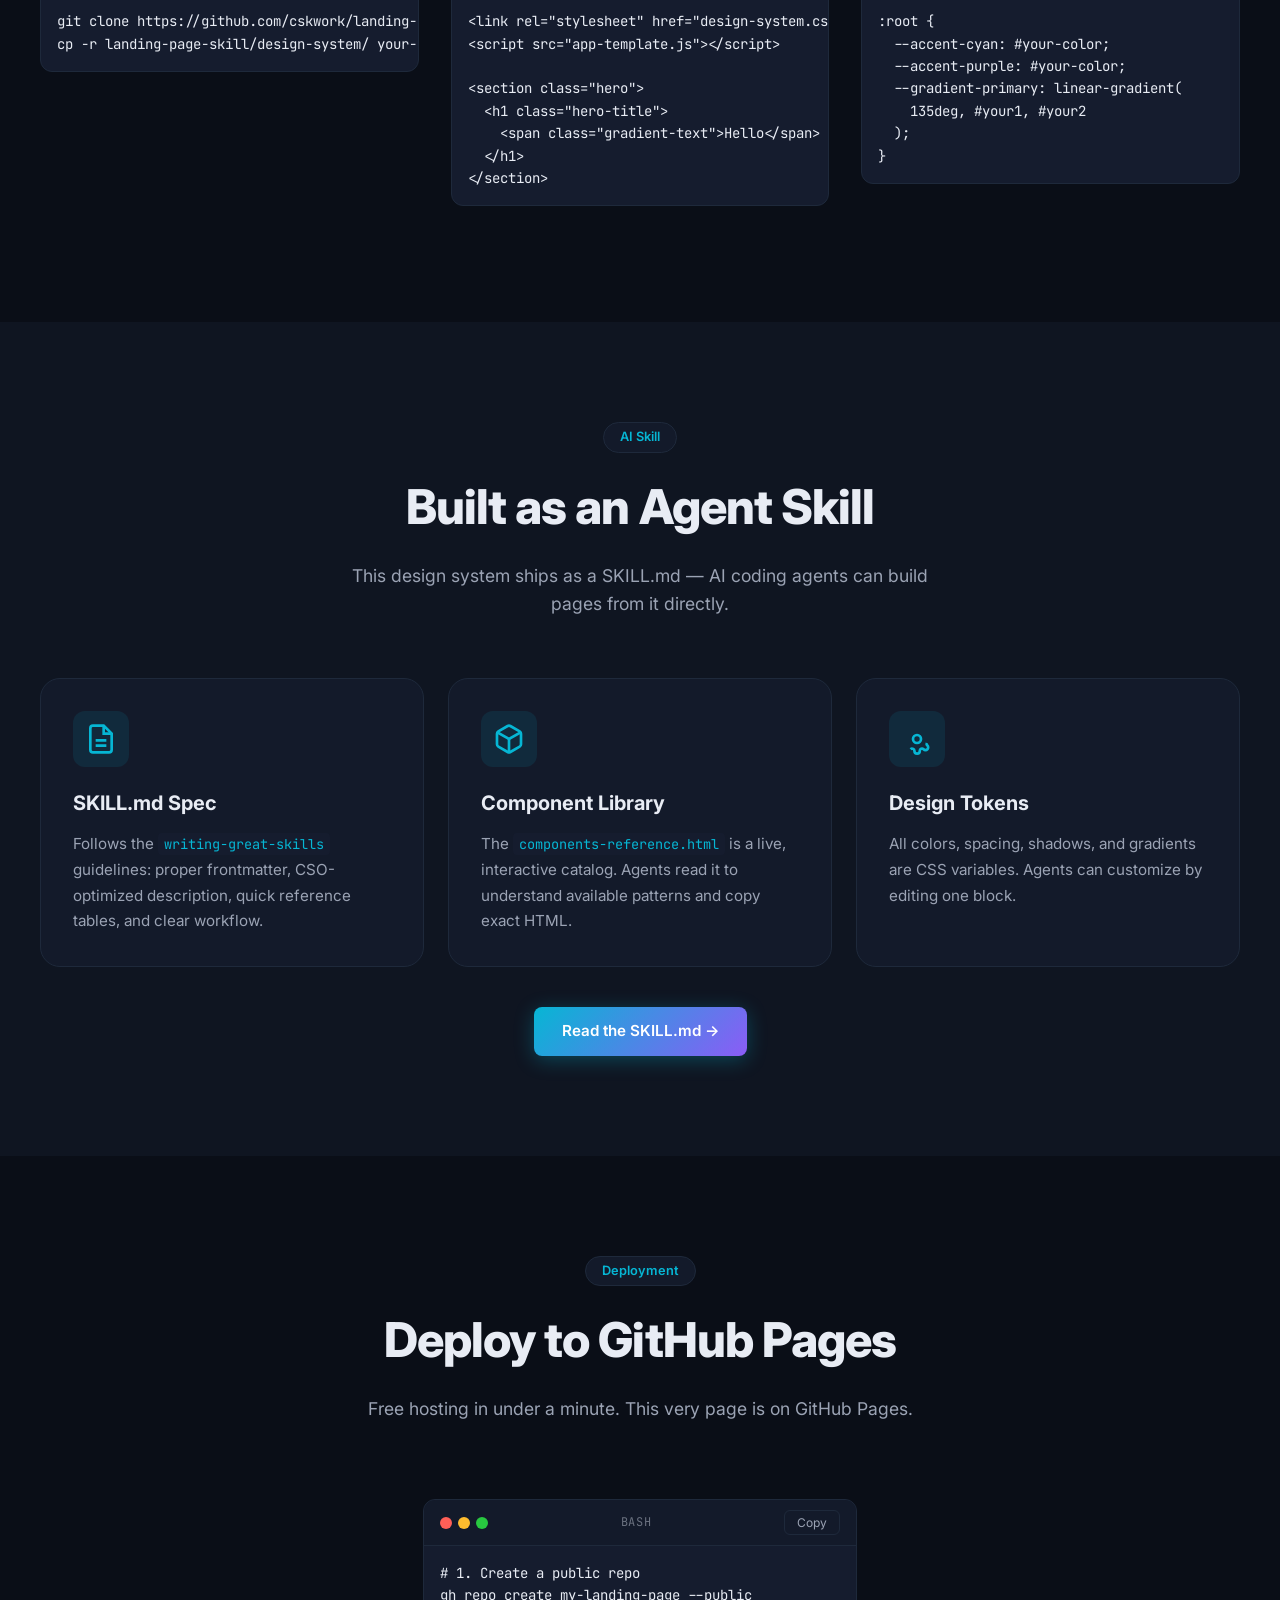
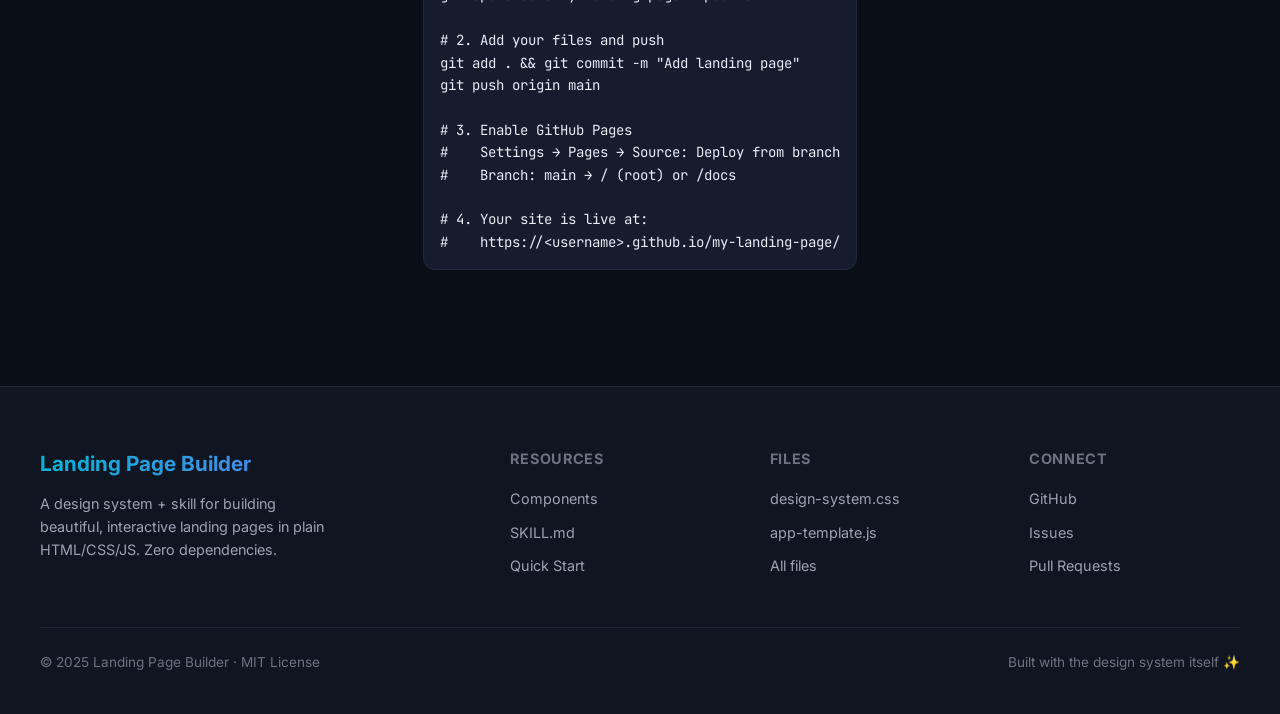
==== commit c32bb12c: "fix: 17 adversarial UI/UX issues (a11y, bugs, polish) CRITICAL fixes: - Tab panels: .reveal elements" ====
--- a/index.html
+++ b/index.html
@@ -1,8 +1,9 @@
 <!DOCTYPE html>
-<html lang="en" data-theme="dark">
+<html lang="en" data-theme="dark" class="no-js">
 <head>
     <meta charset="UTF-8">
     <meta name="viewport" content="width=device-width, initial-scale=1.0">
+    <script>document.documentElement.classList.remove('no-js');document.documentElement.setAttribute('data-theme',localStorage.getItem('lp-theme')||'dark');</script>
     <title>Landing Page Builder — Design System & Skill for Beautiful Web Pages</title>
     <meta name="description" content="A complete design system and skill for building beautiful, interactive landing pages in plain HTML/CSS/JS. Dark/light themes, scroll animations, tooltips, code blocks — zero dependencies.">
 
@@ -23,7 +24,7 @@
     <nav class="navbar" id="navbar">
         <div class="nav-container">
             <a href="#hero" class="nav-logo">
-                <svg class="logo-icon" viewBox="0 0 100 100" width="28" height="28">
+                <svg class="logo-icon" viewBox="0 0 100 100" width="28" height="28" role="img" aria-label="Landing Page Builder logo">
                     <path d="M50 5 L20 20 L5 50 L20 80 L50 95 L80 80 L95 50 L80 20 Z" fill="none" stroke="url(#logoGrad)" stroke-width="3"/>
                     <path d="M50 25 C35 25 25 35 25 50 C25 65 35 75 50 75 C65 75 75 65 75 50 C75 35 65 25 50 25" fill="url(#logoGrad)" opacity="0.15"/>
                     <circle cx="50" cy="50" r="8" fill="url(#logoGrad)"/>
@@ -46,10 +47,10 @@
             </div>
 
             <div class="nav-right">
-                <button class="toggle-btn" data-toggle="theme">☀️</button>
-                <a href="https://github.com/cskwork/landing-page-skill" target="_blank" rel="noopener" class="btn btn-secondary" style="padding: 6px 16px; font-size: 0.85rem;">
+                <button class="icon-btn" data-toggle="theme" aria-label="Toggle theme"></button>
+                <a href="https://github.com/cskwork/landing-page-skill" target="_blank" rel="noopener" class="btn btn-secondary nav-github-btn" style="padding: 6px 16px; font-size: 0.85rem;">
                     <svg width="16" height="16" viewBox="0 0 24 24" fill="currentColor"><path d="M12 0C5.37 0 0 5.37 0 12c0 5.31 3.435 9.795 8.205 11.385.6.105.825-.255.825-.57 0-.285-.015-1.23-.015-2.235-3.015.555-3.795-.735-4.035-1.41-.135-.345-.72-1.41-1.23-1.695-.42-.225-1.02-.78-.015-.795.945-.015 1.62.87 1.845 1.23 1.08 1.815 2.805 1.305 3.495.99.105-.78.42-1.305.765-1.605-2.67-.3-5.46-1.335-5.46-5.925 0-1.305.465-2.385 1.23-3.225-.12-.3-.54-1.53.12-3.18 0 0 1.005-.315 3.3 1.23.96-.27 1.98-.405 3-.405s2.04.135 3 .405c2.295-1.56 3.3-1.23 3.3-1.23.66 1.65.24 2.88.12 3.18.765.84 1.23 1.905 1.23 3.225 0 4.605-2.805 5.625-5.475 5.925.435.375.81 1.095.81 2.22 0 1.605-.015 2.895-.015 3.3 0 .315.225.69.825.57A12.02 12.02 0 0024 12c0-6.63-5.37-12-12-12z"/></svg>
-                    GitHub
+                    <span class="nav-github-text">GitHub</span>
                 </a>
                 <button class="nav-menu-toggle" id="menuToggle" aria-label="Toggle menu">
                     <span></span><span></span><span></span>
@@ -69,6 +70,7 @@
 
     <!-- Hero Section -->
     <section class="hero" id="hero">
+        <div class="hero-bg"></div>
         <div class="hero-content">
             <div class="hero-badge">
                 <span class="version-pill">v1.0</span>
--- a/design-system/design-system.css
+++ b/design-system/design-system.css
@@ -936,3 +936,280 @@
         text-align: center;
     }
 }
+
+
+/* ============================================
+   17. Accessibility — Focus States
+   ============================================ */
+
+/* Visible focus for keyboard navigation */
+a:focus-visible,
+button:focus-visible,
+.tab-btn:focus-visible,
+.toggle-btn:focus-visible,
+.lang-btn:focus-visible,
+.code-copy:focus-visible,
+.tooltip-trigger:focus-visible {
+    outline: 2px solid var(--accent-cyan);
+    outline-offset: 2px;
+    border-radius: var(--radius-sm);
+}
+
+/* ============================================
+   18. Language Buttons (i18n)
+   ============================================ */
+
+.lang-toggle {
+    display: flex;
+    gap: 2px;
+    padding: 3px;
+    background: var(--bg-card);
+    border-radius: 20px;
+    border: 1px solid var(--border);
+}
+
+.lang-btn {
+    padding: 5px 12px;
+    background: none;
+    border: none;
+    color: var(--text-secondary);
+    cursor: pointer;
+    border-radius: 16px;
+    font-size: 0.8rem;
+    font-weight: 600;
+    transition: var(--transition);
+    font-family: var(--font-sans);
+}
+
+.lang-btn:hover {
+    color: var(--text-primary);
+}
+
+.lang-btn.active {
+    background: var(--gradient-primary);
+    color: white;
+}
+
+/* ============================================
+   19. Standalone Icon Button (theme toggle)
+   ============================================ */
+
+.icon-btn {
+    display: flex;
+    align-items: center;
+    justify-content: center;
+    width: 36px;
+    height: 36px;
+    background: var(--bg-card);
+    border: 1px solid var(--border);
+    border-radius: 50%;
+    cursor: pointer;
+    transition: var(--transition);
+    color: var(--text-secondary);
+    flex-shrink: 0;
+}
+
+.icon-btn:hover {
+    border-color: var(--accent-cyan);
+    color: var(--text-primary);
+    background: var(--bg-card-hover);
+}
+
+/* ============================================
+   20. Scrollspy Active Link
+   ============================================ */
+
+.nav-links a.active,
+.mobile-menu a.active {
+    color: var(--accent-cyan);
+}
+
+/* ============================================
+   21. Tooltip Bottom Variant
+   ============================================ */
+
+.tooltip-trigger.tooltip-bottom::after {
+    bottom: auto;
+    top: 140%;
+}
+
+.tooltip-trigger.tooltip-bottom::before {
+    bottom: auto;
+    top: 110%;
+    border-top-color: transparent;
+    border-bottom-color: var(--border-hover);
+}
+
+/* ============================================
+   22. Hero Background Visual
+   ============================================ */
+
+.hero-bg {
+    position: absolute;
+    top: 0; left: 0; right: 0; bottom: 0;
+    z-index: 0;
+    overflow: hidden;
+    pointer-events: none;
+}
+
+.hero-bg::before,
+.hero-bg::after {
+    content: '';
+    position: absolute;
+    border-radius: 50%;
+    filter: blur(80px);
+    opacity: 0.15;
+    animation: floatOrb 12s ease-in-out infinite;
+}
+
+.hero-bg::before {
+    width: 500px;
+    height: 500px;
+    background: var(--accent-cyan);
+    top: -100px;
+    left: -100px;
+}
+
+.hero-bg::after {
+    width: 400px;
+    height: 400px;
+    background: var(--accent-purple);
+    bottom: -50px;
+    right: -50px;
+    animation-delay: -6s;
+}
+
+@keyframes floatOrb {
+    0%, 100% { transform: translate(0, 0) scale(1); }
+    33% { transform: translate(30px, -20px) scale(1.05); }
+    66% { transform: translate(-20px, 20px) scale(0.95); }
+}
+
+[data-theme="light"] .hero-bg::before,
+[data-theme="light"] .hero-bg::after {
+    opacity: 0.08;
+}
+
+/* ============================================
+   23. Custom Scrollbars
+   ============================================ */
+
+.code-block pre::-webkit-scrollbar,
+*::-webkit-scrollbar {
+    width: 8px;
+    height: 8px;
+}
+
+.code-block pre::-webkit-scrollbar-track,
+*::-webkit-scrollbar-track {
+    background: var(--bg-secondary);
+}
+
+.code-block pre::-webkit-scrollbar-thumb,
+*::-webkit-scrollbar-thumb {
+    background: var(--border-hover);
+    border-radius: 4px;
+}
+
+.code-block pre::-webkit-scrollbar-thumb:hover,
+*::-webkit-scrollbar-thumb:hover {
+    background: var(--text-tertiary);
+}
+
+* {
+    scrollbar-width: thin;
+    scrollbar-color: var(--border-hover) var(--bg-secondary);
+}
+
+/* ============================================
+   24. Hover Scoping (touch devices)
+   ============================================ */
+
+@media (hover: hover) {
+    .feature-card:hover {
+        transform: translateY(-4px);
+        border-color: var(--border-hover);
+        box-shadow: var(--shadow-md);
+    }
+    .feature-card:hover::before { transform: scaleX(1); }
+    .btn-primary:hover {
+        box-shadow: 0 6px 30px rgba(6, 182, 212, 0.5);
+        transform: translateY(-2px);
+    }
+    .btn-secondary:hover {
+        background: var(--bg-card-hover);
+        border-color: var(--accent-cyan);
+    }
+    .callout:hover {
+        border-color: var(--accent-cyan);
+        box-shadow: var(--shadow-glow);
+        transform: translateY(-2px);
+    }
+}
+
+/* Remove hover transforms on touch */
+@media (hover: none) {
+    .feature-card:hover,
+    .btn-primary:hover,
+    .btn-secondary:hover,
+    .callout:hover {
+        transform: none;
+    }
+}
+
+/* ============================================
+   25. Reduced Motion
+   ============================================ */
+
+@media (prefers-reduced-motion: reduce) {
+    *, *::before, *::after {
+        animation-duration: 0.01ms !important;
+        animation-iteration-count: 1 !important;
+        transition-duration: 0.01ms !important;
+        scroll-behavior: auto !important;
+    }
+    .reveal {
+        opacity: 1 !important;
+        transform: none !important;
+    }
+}
+
+/* ============================================
+   26. No-JS Fallback
+   ============================================ */
+
+/* If JavaScript is disabled, show all reveal content */
+.no-js .reveal {
+    opacity: 1;
+    transform: none;
+}
+
+/* ============================================
+   27. Short Viewport — Hide Scroll Indicator
+   ============================================ */
+
+@media (max-height: 600px) {
+    .scroll-indicator { display: none; }
+}
+
+/* ============================================
+   28. Mobile — Hide GitHub Text
+   ============================================ */
+
+@media (max-width: 768px) {
+    .nav-github-text { display: none; }
+    .nav-github-btn { padding: 6px 10px; }
+}
+
+/* ============================================
+   29. Print Styles
+   ============================================ */
+
+@media print {
+    .navbar, .progress-bar, .scroll-indicator, .hero-bg,
+    .nav-menu-toggle, .mobile-menu { display: none !important; }
+    .hero { min-height: auto; padding: 20px; }
+    .section { padding: 20px 0; }
+    .reveal { opacity: 1 !important; transform: none !important; }
+    body { background: white; color: black; }
+}
